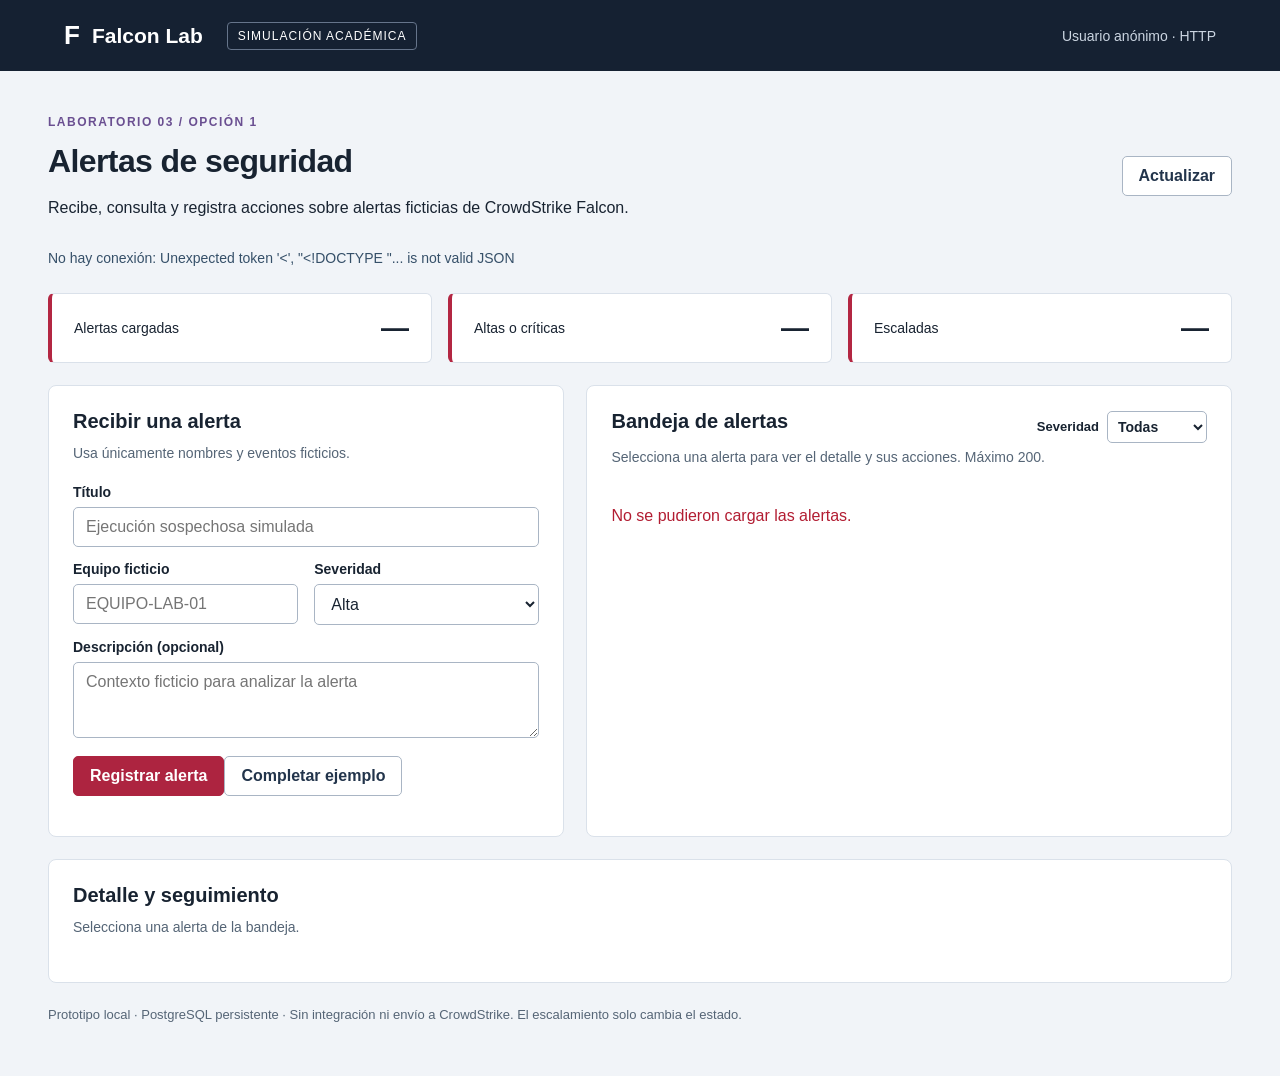
==== index.html @ 4a490451 "lab3: web HTTP, API REST y PostgreSQL local" ====
<!doctype html>
<html lang="es">
<head><meta charset="utf-8"><meta name="viewport" content="width=device-width,initial-scale=1"><title>Falcon Lab · Alertas de seguridad</title><link rel="stylesheet" href="/styles.css"><script src="/web.js" defer></script></head>
<body>
<header><a class="brand" href="/">F<span>Falcon Lab</span></a><span class="badge">SIMULACIÓN ACADÉMICA</span><span class="session">Usuario anónimo · HTTP</span></header>
<main>
<div class="heading"><div><p class="eyebrow">LABORATORIO 03 / OPCIÓN 1</p><h1>Alertas de seguridad</h1><p>Recibe, consulta y registra acciones sobre alertas ficticias de CrowdStrike Falcon.</p></div><button id="refresh" class="secondary">Actualizar</button></div>
<p id="connection" role="status">Comprobando conexión con la API y PostgreSQL…</p>
<div class="metrics"><div><span>Alertas cargadas</span><strong id="total">—</strong></div><div><span>Altas o críticas</span><strong id="urgent">—</strong></div><div><span>Escaladas</span><strong id="escalated">—</strong></div></div>
<div class="columns"><section class="panel"><h2>Recibir una alerta</h2><p class="muted">Usa únicamente nombres y eventos ficticios.</p>
<form id="new-alert"><label for="title">Título</label><input id="title" name="titulo" maxlength="200" required placeholder="Ejecución sospechosa simulada">
<div class="form-row"><div><label for="host">Equipo ficticio</label><input id="host" name="hostname" maxlength="100" required placeholder="EQUIPO-LAB-01"></div><div><label for="severity">Severidad</label><select id="severity" name="severidad"><option value="baja">Baja</option><option value="media">Media</option><option value="alta" selected>Alta</option><option value="critica">Crítica</option></select></div></div>
<label for="description">Descripción (opcional)</label><textarea id="description" name="descripcion" maxlength="1000" rows="3" placeholder="Contexto ficticio para analizar la alerta"></textarea>
<button type="submit">Registrar alerta</button><button type="button" id="example" class="secondary">Completar ejemplo</button><p id="form-message" role="status"></p></form></section>
<section class="panel"><div class="section-head"><h2>Bandeja de alertas</h2><label class="filter" for="filter">Severidad <select id="filter"><option value="">Todas</option><option value="baja">Baja</option><option value="media">Media</option><option value="alta">Alta</option><option value="critica">Crítica</option></select></label></div><p class="muted">Selecciona una alerta para ver el detalle y sus acciones. Máximo 200.</p><div id="alerts" class="alert-list" aria-live="polite">Cargando…</div></section></div>
<section class="panel detail"><h2>Detalle y seguimiento</h2><p id="empty-detail" class="muted">Selecciona una alerta de la bandeja.</p><div id="detail" hidden><div id="detail-content"></div>
<form id="action-form"><div class="form-row"><div><label for="action">Acción</label><select id="action"><option value="enriquecer">Añadir contexto ficticio</option><option value="clasificar">Cambiar severidad</option><option value="escalar">Escalar (simulado)</option><option value="cerrar">Cerrar</option></select></div><div id="new-severity-group" hidden><label for="new-severity">Nueva severidad</label><select id="new-severity"><option value="baja">Baja</option><option value="media">Media</option><option value="alta">Alta</option><option value="critica">Crítica</option></select></div></div><label for="note">Nota</label><input id="note" maxlength="1000" placeholder="Describe brevemente la acción con datos ficticios"><button type="submit">Guardar acción</button><p id="action-message" role="status"></p></form>
<h3>Historial de esta alerta</h3><ol id="history"></ol></div></section>
<footer>Prototipo local · PostgreSQL persistente · Sin integración ni envío a CrowdStrike. El escalamiento solo cambia el estado.</footer>
</main></body></html>
---- styles.css ----
:root{font-family:Segoe UI,Arial,sans-serif;color:#182331;background:#f1f4f8;font-size:16px}*{box-sizing:border-box}body{margin:0}header{background:#152132;color:white;display:flex;align-items:center;gap:24px;padding:20px 5%}.brand{color:#fff;text-decoration:none;font-size:26px;font-weight:800;display:flex;gap:12px;align-items:center}.brand span{font-size:21px}.badge{font-size:12px;letter-spacing:1px;border:1px solid #66758b;padding:6px 10px;border-radius:4px}.session{margin-left:auto;font-size:14px;color:#cbd5e1}main{max-width:1240px;margin:auto;padding:30px 28px}.heading{display:flex;align-items:center;justify-content:space-between;gap:20px}.eyebrow{font-size:12px;letter-spacing:1.5px;font-weight:700;color:#6a4f91}h1{font-size:32px;letter-spacing:-.6px;margin:8px 0}h2{font-size:20px;margin:0 0 10px}h3{font-size:17px}p{line-height:1.5}#connection{font-size:14px;color:#365069;margin:12px 0 24px}.metrics{display:grid;grid-template-columns:repeat(3,1fr);gap:16px;margin-bottom:22px}.metrics>div{background:#fff;border:1px solid #dae1ea;border-left:4px solid #b32642;border-radius:6px;padding:18px 22px;display:flex;justify-content:space-between;align-items:center}.metrics span{font-size:14px}.metrics strong{font-size:28px}.columns{display:grid;grid-template-columns:1fr 1.25fr;gap:22px}.panel{background:#fff;padding:24px;border:1px solid #dae1ea;border-radius:8px}.muted{font-size:14px;color:#556576;margin:4px 0 20px}.form-row{display:flex;gap:16px}.form-row>div{flex:1;min-width:0}label{display:block;font-size:14px;font-weight:600;margin:14px 0 7px}input,select,textarea{font:inherit;width:100%;padding:10px 12px;border:1px solid #a9b5c4;border-radius:5px;background:#fff;color:#182331}button{font:inherit;background:#ad2440;border:1px solid #ad2440;border-radius:5px;color:white;padding:10px 16px;font-weight:600;cursor:pointer;margin-top:14px}button:hover{background:#8e1831}button:disabled{opacity:.55;cursor:wait}.secondary{background:white;color:#22344b;border-color:#a9b5c4}.secondary:hover{background:#e9eef5}input:focus,select:focus,textarea:focus,button:focus-visible{outline:3px solid #6087be;outline-offset:2px}.section-head{display:flex;justify-content:space-between;gap:10px;align-items:center}.filter{display:flex;align-items:center;gap:8px;margin:0;font-size:13px}.filter select{font-size:14px;width:100px;padding:6px}.alert-list{max-height:390px;overflow-y:auto}.alert-row{width:100%;background:#fff;color:#182331;border:1px solid #d4dce6;text-align:left;display:block;margin:8px 0;padding:14px;font-weight:400}.alert-row:hover,.alert-row.selected{background:#f1f4f8;border-color:#7389a3}.alert-row strong{display:block;margin-bottom:8px;font-size:16px;overflow-wrap:anywhere}.meta{display:flex;gap:10px;flex-wrap:wrap;font-size:13px;color:#536479}.pill{border-radius:4px;padding:2px 7px;background:#e7edf5;color:#263e5c}.pill.alta,.pill.critica{background:#ffe3e8;color:#9d1b36}.detail{margin-top:22px}#detail-content{overflow-wrap:anywhere}#action-form{padding:16px;background:#f5f7fa;border-radius:6px;max-width:740px}#history{padding-left:22px}#history li{margin:12px 0;font-size:14px;line-height:1.5;overflow-wrap:anywhere}.error{color:#b21d32}footer{padding:24px 0;color:#556576;font-size:13px}[hidden]{display:none!important}@media(max-width:850px){.columns{grid-template-columns:1fr}.session{display:none}.metrics{gap:8px}.metrics>div{padding:12px;display:block}.metrics strong{display:block}main{padding:20px 16px}.badge{margin-left:auto;font-size:10px}header{gap:10px;padding:16px}.heading{align-items:flex-start}h1{font-size:27px}}@media(max-width:430px){.form-row,.section-head{display:block}.metrics span{font-size:12px}.filter{margin-top:12px}.brand span{font-size:18px}}
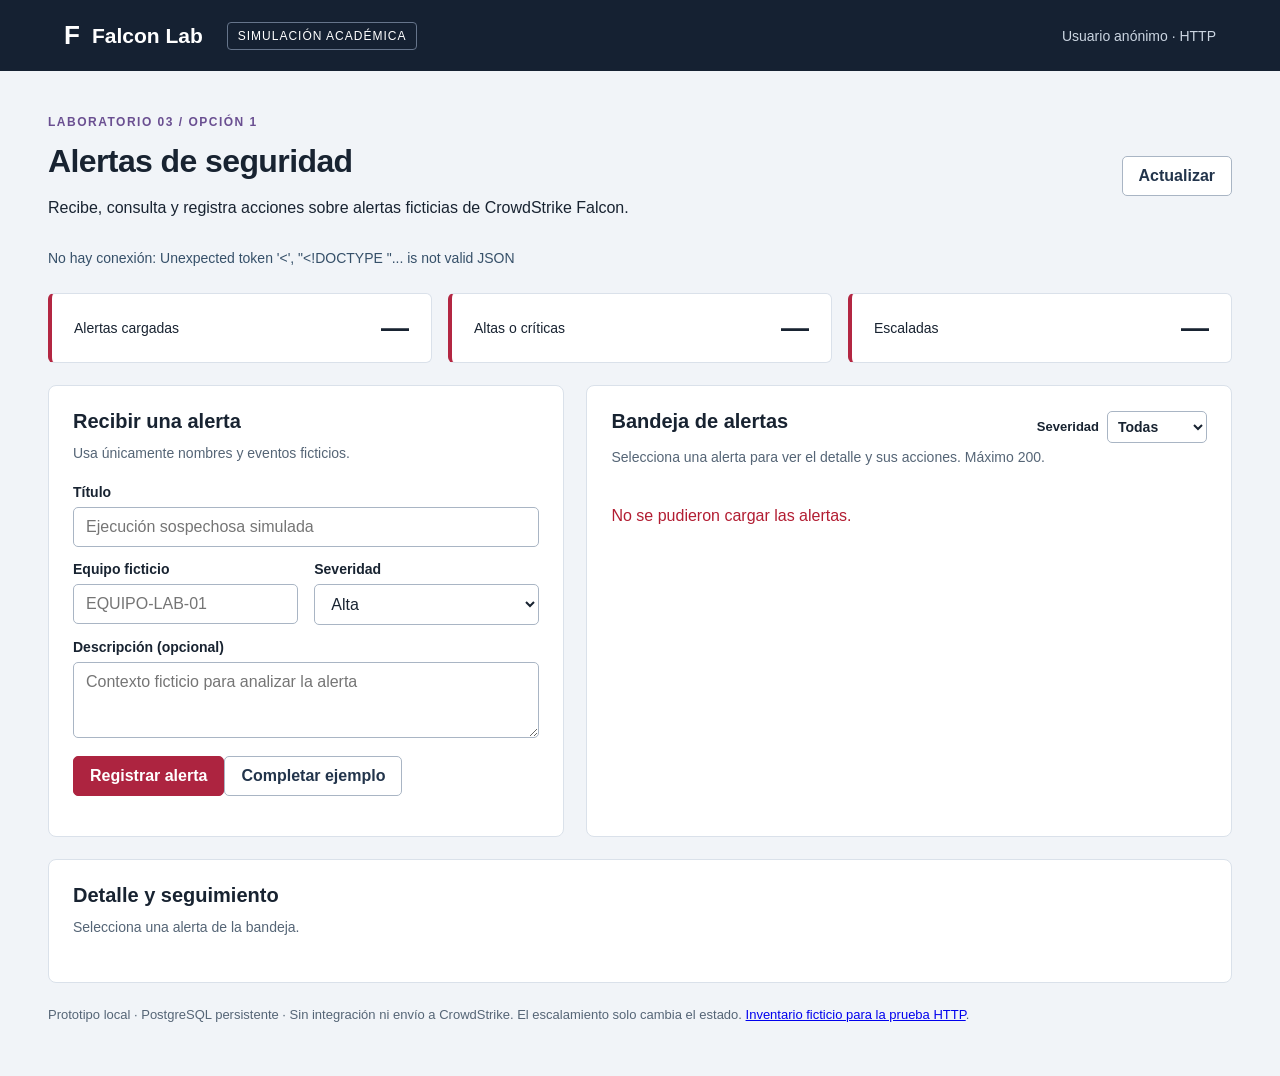
==== commit 9f94d049: "lab3: completar README, pruebas y web local" ====
--- a/index.html
+++ b/index.html
@@ -16,5 +16,5 @@
 <section class="panel detail"><h2>Detalle y seguimiento</h2><p id="empty-detail" class="muted">Selecciona una alerta de la bandeja.</p><div id="detail" hidden><div id="detail-content"></div>
 <form id="action-form"><div class="form-row"><div><label for="action">Acción</label><select id="action"><option value="enriquecer">Añadir contexto ficticio</option><option value="clasificar">Cambiar severidad</option><option value="escalar">Escalar (simulado)</option><option value="cerrar">Cerrar</option></select></div><div id="new-severity-group" hidden><label for="new-severity">Nueva severidad</label><select id="new-severity"><option value="baja">Baja</option><option value="media">Media</option><option value="alta">Alta</option><option value="critica">Crítica</option></select></div></div><label for="note">Nota</label><input id="note" maxlength="1000" placeholder="Describe brevemente la acción con datos ficticios"><button type="submit">Guardar acción</button><p id="action-message" role="status"></p></form>
 <h3>Historial de esta alerta</h3><ol id="history"></ol></div></section>
-<footer>Prototipo local · PostgreSQL persistente · Sin integración ni envío a CrowdStrike. El escalamiento solo cambia el estado.</footer>
+<footer>Prototipo local · PostgreSQL persistente · Sin integración ni envío a CrowdStrike. El escalamiento solo cambia el estado. <a href="/public-inventory.txt">Inventario ficticio para la prueba HTTP</a>.</footer>
 </main></body></html>
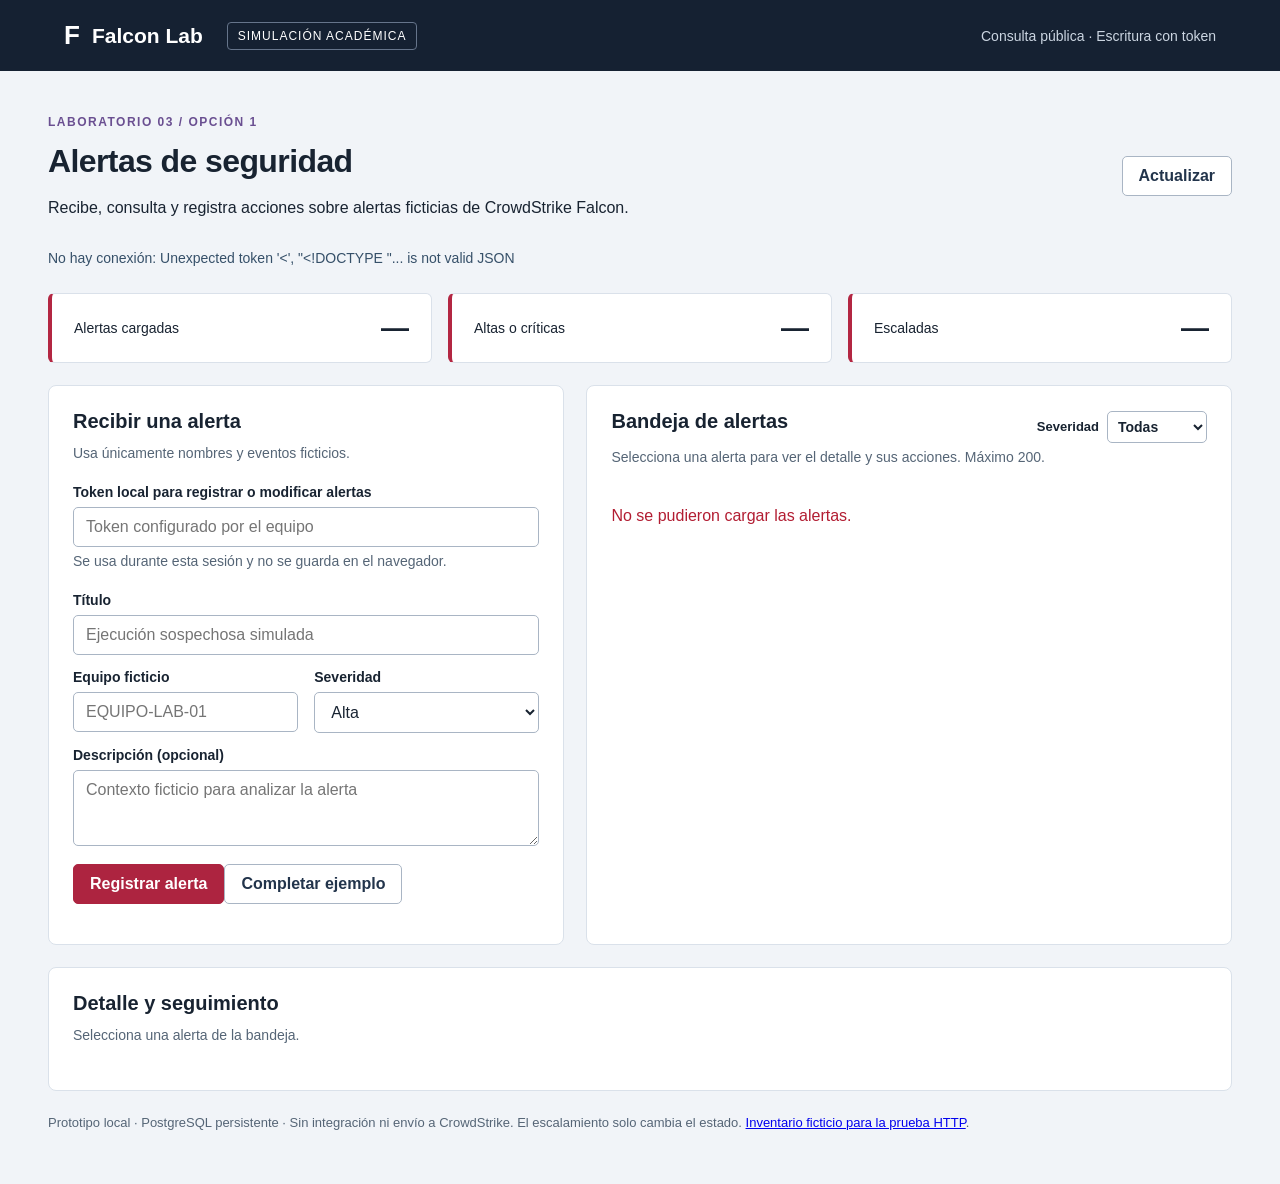
==== commit d4f9e393: "Lab 5: integrar analisis y proteger escritura de alertas" ====
--- a/index.html
+++ b/index.html
@@ -2,12 +2,13 @@
 <html lang="es">
 <head><meta charset="utf-8"><meta name="viewport" content="width=device-width,initial-scale=1"><title>Falcon Lab · Alertas de seguridad</title><link rel="stylesheet" href="/styles.css"><script src="/web.js" defer></script></head>
 <body>
-<header><a class="brand" href="/">F<span>Falcon Lab</span></a><span class="badge">SIMULACIÓN ACADÉMICA</span><span class="session">Usuario anónimo · HTTP</span></header>
+<header><a class="brand" href="/">F<span>Falcon Lab</span></a><span class="badge">SIMULACIÓN ACADÉMICA</span><span class="session">Consulta pública · Escritura con token</span></header>
 <main>
 <div class="heading"><div><p class="eyebrow">LABORATORIO 03 / OPCIÓN 1</p><h1>Alertas de seguridad</h1><p>Recibe, consulta y registra acciones sobre alertas ficticias de CrowdStrike Falcon.</p></div><button id="refresh" class="secondary">Actualizar</button></div>
 <p id="connection" role="status">Comprobando conexión con la API y PostgreSQL…</p>
 <div class="metrics"><div><span>Alertas cargadas</span><strong id="total">—</strong></div><div><span>Altas o críticas</span><strong id="urgent">—</strong></div><div><span>Escaladas</span><strong id="escalated">—</strong></div></div>
 <div class="columns"><section class="panel"><h2>Recibir una alerta</h2><p class="muted">Usa únicamente nombres y eventos ficticios.</p>
+<label for="lab-token">Token local para registrar o modificar alertas</label><input id="lab-token" type="password" autocomplete="off" maxlength="512" placeholder="Token configurado por el equipo"><p class="muted">Se usa durante esta sesión y no se guarda en el navegador.</p>
 <form id="new-alert"><label for="title">Título</label><input id="title" name="titulo" maxlength="200" required placeholder="Ejecución sospechosa simulada">
 <div class="form-row"><div><label for="host">Equipo ficticio</label><input id="host" name="hostname" maxlength="100" required placeholder="EQUIPO-LAB-01"></div><div><label for="severity">Severidad</label><select id="severity" name="severidad"><option value="baja">Baja</option><option value="media">Media</option><option value="alta" selected>Alta</option><option value="critica">Crítica</option></select></div></div>
 <label for="description">Descripción (opcional)</label><textarea id="description" name="descripcion" maxlength="1000" rows="3" placeholder="Contexto ficticio para analizar la alerta"></textarea>
